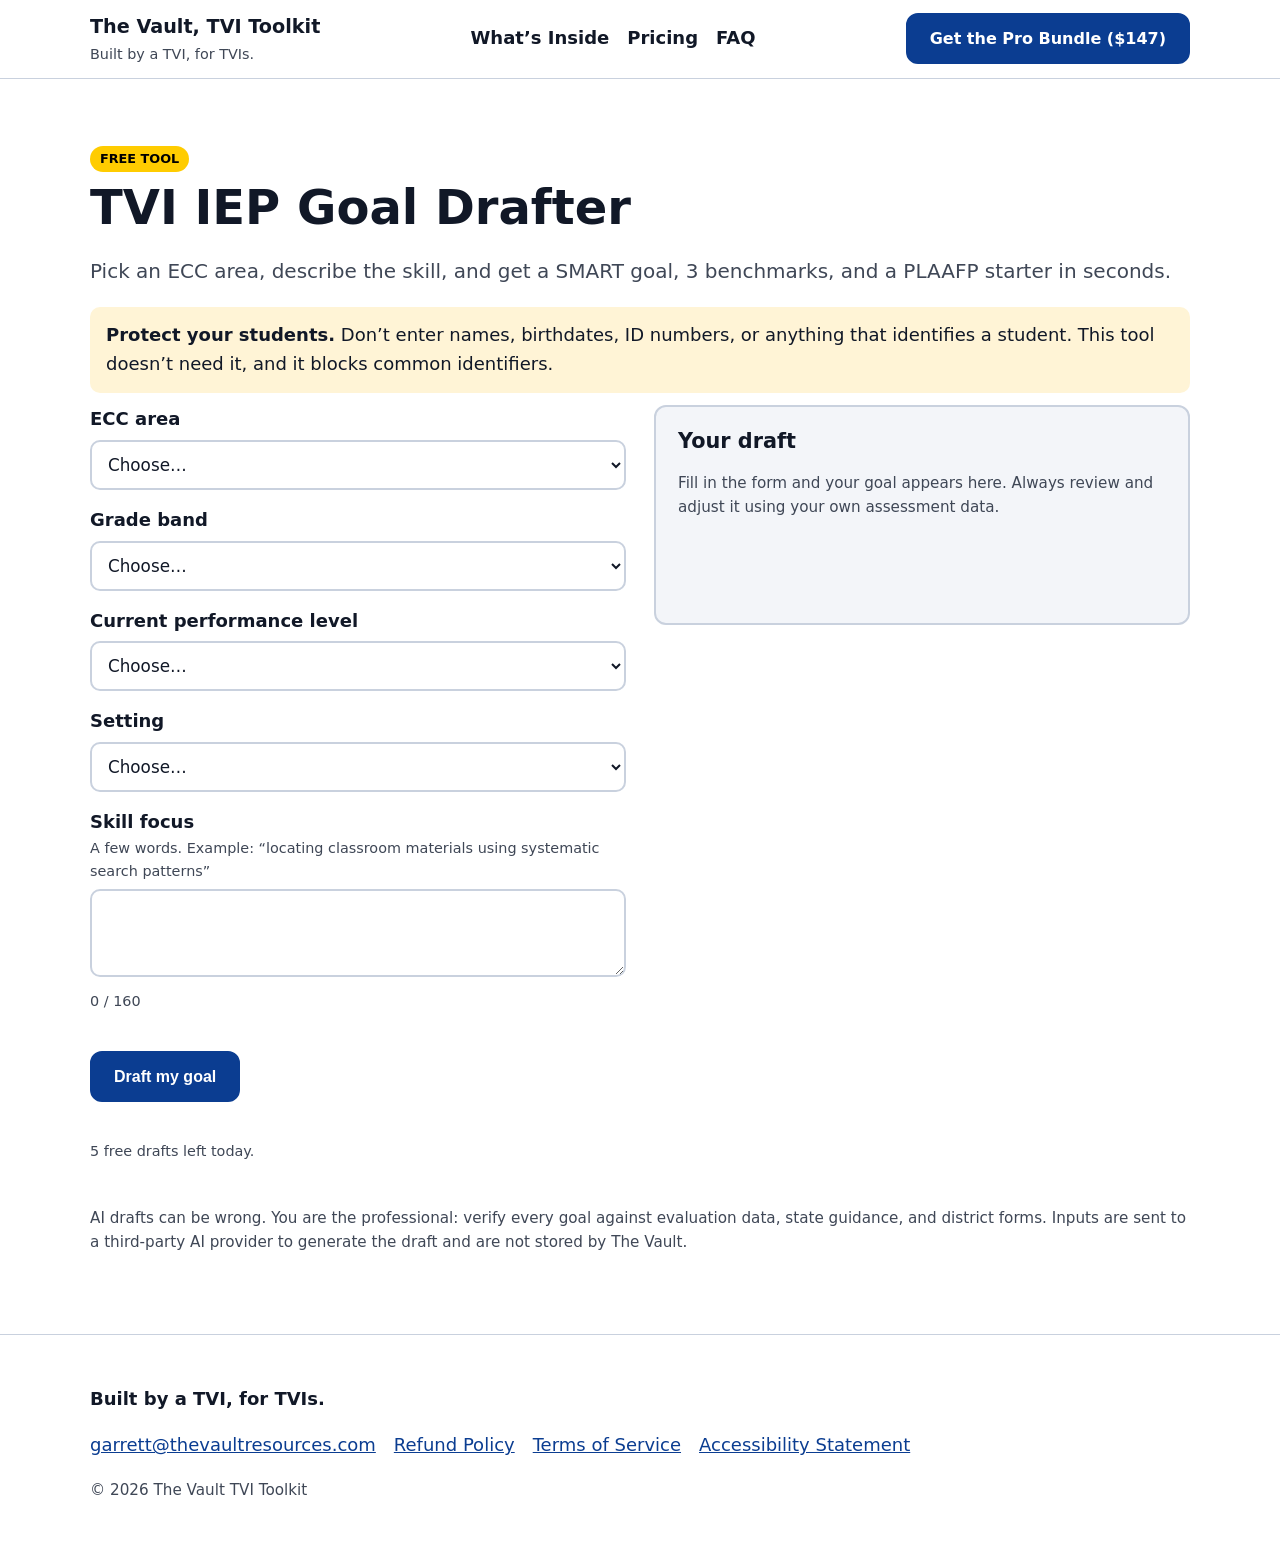
==== goal-drafter.html @ 4ee025b4 "Add free AI IEP Goal Drafter and make the sales page launch-ready - New /goal-drafter.html: ECC-alig" ====
<!doctype html>
<html lang="en">
<head>
  <meta charset="utf-8" />
  <meta name="viewport" content="width=device-width, initial-scale=1" />
  <title>Free TVI IEP Goal Drafter | The Vault</title>
  <meta name="description" content="Free AI tool for TVIs: draft an ECC-aligned SMART IEP goal, benchmarks, and a PLAAFP starter in seconds. No sign-up. No student data." />
  <meta property="og:title" content="Free TVI IEP Goal Drafter" />
  <meta property="og:description" content="Draft an ECC-aligned SMART goal + benchmarks in seconds. Built by a TVI, for TVIs." />
  <link rel="stylesheet" href="styles.css" />
  <script src="config.js"></script>
</head>
<body>
  <a class="skip-link" href="#main">Skip to content</a>

  <header class="site-header">
    <div class="container header-inner">
      <div class="brand">
        <a class="brand-name" href="/">The Vault, TVI Toolkit</a>
        <span class="brand-tagline">Built by a TVI, for TVIs.</span>
      </div>
      <nav class="site-nav" aria-label="Primary navigation">
        <a href="/#inside">What’s Inside</a>
        <a href="/#pricing">Pricing</a>
        <a href="/#faq">FAQ</a>
      </nav>
      <div class="header-cta">
        <a class="btn btn-primary" data-link="pro">Get the Pro Bundle ($147)</a>
      </div>
    </div>
  </header>

  <main id="main">
    <section class="section" aria-labelledby="tool-title">
      <div class="container">
        <span class="badge">FREE TOOL</span>
        <h1 id="tool-title">TVI IEP Goal Drafter</h1>
        <p class="lead">Pick an ECC area, describe the skill, and get a SMART goal, 3 benchmarks, and a PLAAFP starter in seconds.</p>

        <div class="alert alert-warn" role="note">
          <strong>Protect your students.</strong> Don’t enter names, birthdates, ID numbers, or anything that identifies a student. This tool doesn’t need it, and it blocks common identifiers.
        </div>

        <div class="tool">
          <form id="drafter" class="form-grid" novalidate>
            <div>
              <label for="ecc">ECC area</label>
              <select id="ecc" name="ecc" required></select>
            </div>
            <div>
              <label for="grade">Grade band</label>
              <select id="grade" name="grade" required></select>
            </div>
            <div>
              <label for="level">Current performance level</label>
              <select id="level" name="level" required></select>
            </div>
            <div>
              <label for="setting">Setting</label>
              <select id="setting" name="setting" required></select>
            </div>
            <div>
              <label for="focus">Skill focus
                <span class="hint">A few words. Example: “locating classroom materials using systematic search patterns”</span>
              </label>
              <textarea id="focus" name="focus" rows="3" maxlength="160" required aria-describedby="focus-count"></textarea>
              <span id="focus-count" class="counter">0 / 160</span>
            </div>
            <div id="error" class="alert alert-err" role="alert" hidden></div>
            <div class="cta-row">
              <button id="submit" class="btn btn-primary" type="submit">Draft my goal</button>
            </div>
            <p class="counter" id="remaining" aria-live="polite"></p>
          </form>

          <section class="output" aria-labelledby="out-title" aria-live="polite" aria-busy="false" id="output">
            <h2 id="out-title" style="font-size:1.3rem">Your draft</h2>
            <p class="note" id="placeholder">Fill in the form and your goal appears here. Always review and adjust it using your own assessment data.</p>
            <div id="result" hidden>
              <h3>Annual goal</h3>
              <p class="goal" id="r-goal"></p>
              <h3>Benchmarks / short-term objectives</h3>
              <ol id="r-bench"></ol>
              <h3>How to measure it</h3>
              <p id="r-measure"></p>
              <h3>Suggested accommodations</h3>
              <ul id="r-acc"></ul>
              <h3>PLAAFP starter</h3>
              <p id="r-plaafp"></p>
              <div class="cta-row">
                <button class="btn btn-secondary" type="button" id="copy">Copy all</button>
              </div>
              <div class="upsell">
                <strong>That’s 1 goal. The Vault has 540+.</strong>
                <p style="margin:6px 0 12px">Hand-written by a TVI/COMS across all 9 ECC areas, plus PLAAFP Power Packs, service-minute justification scripts, and the O&amp;M Assessment Framework. Ready for your next IEP meeting.</p>
                <a class="btn btn-primary" data-link="pro">Get the Pro Bundle ($147)</a>
                <a class="btn btn-secondary" data-link="leadMagnet">Get the free checklist</a>
              </div>
            </div>
          </section>
        </div>

        <p class="note" style="margin-top:28px">AI drafts can be wrong. You are the professional: verify every goal against evaluation data, state guidance, and district forms. Inputs are sent to a third-party AI provider to generate the draft and are not stored by The Vault.</p>
      </div>
    </section>
  </main>

  <footer class="site-footer" aria-label="Footer">
    <div class="container footer-inner">
      <p><strong>Built by a TVI, for TVIs.</strong></p>
      <ul class="footer-links">
        <li><a href="mailto:garrett@thevaultresources.com">garrett@thevaultresources.com</a></li>
        <li><a data-link="refund">Refund Policy</a></li>
        <li><a data-link="terms">Terms of Service</a></li>
        <li><a data-link="accessibility">Accessibility Statement</a></li>
      </ul>
      <p class="small">© <span id="year">2026</span> The Vault TVI Toolkit</p>
    </div>
  </footer>

  <script src="goal-drafter.js"></script>
</body>
</html>
---- styles.css ----
/* The Vault, TVI Toolkit — high contrast, large text, keyboard friendly */
:root {
  --bg: #ffffff;
  --bg-alt: #f3f5f9;
  --text: #111827;
  --muted: #3f4756;
  --brand: #0b3d91;
  --brand-ink: #ffffff;
  --accent: #ffcc00;
  --border: #c9d1de;
  --ok-bg: #e8f5ec;
  --warn-bg: #fff4d6;
  --err-bg: #fde8e8;
  --err: #9b1c1c;
  --radius: 12px;
  --focus: 3px solid #ffcc00;
}
@media (prefers-color-scheme: dark) {
  :root {
    --bg: #0f141c;
    --bg-alt: #161d29;
    --text: #f3f5f9;
    --muted: #c3cad6;
    --brand: #7fb0ff;
    --brand-ink: #0f141c;
    --border: #334055;
    --ok-bg: #12301d;
    --warn-bg: #3a300f;
    --err-bg: #3d1515;
    --err: #ffb4b4;
  }
}

* { box-sizing: border-box; }
html { scroll-behavior: smooth; }
body {
  margin: 0;
  background: var(--bg);
  color: var(--text);
  font: 400 1.125rem/1.6 system-ui, -apple-system, "Segoe UI", Roboto, Arial, sans-serif;
}
img { max-width: 100%; height: auto; display: block; }
a { color: var(--brand); }
:focus-visible { outline: var(--focus); outline-offset: 3px; }

.container { width: min(1100px, 100% - 32px); margin-inline: auto; }
.skip-link { position: absolute; left: -9999px; top: 0; background: var(--accent); color: #000; padding: 8px 14px; z-index: 10; }
.skip-link:focus { left: 8px; top: 8px; }

/* Header */
.site-header { border-bottom: 1px solid var(--border); background: var(--bg); position: sticky; top: 0; z-index: 5; }
.header-inner { display: flex; align-items: center; justify-content: space-between; gap: 16px; padding: 12px 0; flex-wrap: wrap; }
.brand { display: flex; flex-direction: column; }
.brand-name { font-weight: 800; font-size: 1.2rem; color: var(--text); text-decoration: none; }
.brand-tagline { font-size: .9rem; color: var(--muted); }
.site-nav { display: flex; gap: 18px; flex-wrap: wrap; }
.site-nav a { color: var(--text); text-decoration: none; font-weight: 600; }
.site-nav a:hover { text-decoration: underline; }
.site-nav a.nav-new::after { content: "FREE"; margin-left: 6px; font-size: .7rem; background: var(--accent); color: #000; padding: 1px 6px; border-radius: 999px; vertical-align: middle; }

/* Buttons */
.btn { display: inline-block; padding: 14px 22px; border-radius: var(--radius); font-weight: 700; text-decoration: none; border: 2px solid var(--brand); cursor: pointer; font-size: 1rem; line-height: 1.2; text-align: center; }
.btn-primary { background: var(--brand); color: var(--brand-ink); }
.btn-primary:hover { filter: brightness(1.1); }
.btn-secondary { background: transparent; color: var(--brand); }
.btn-secondary:hover { background: var(--bg-alt); }
.btn[disabled] { opacity: .6; cursor: wait; }
.cta-row { display: flex; gap: 12px; flex-wrap: wrap; margin: 20px 0 8px; }

/* Sections */
.section { padding: 64px 0; }
.section.alt { background: var(--bg-alt); }
h1 { font-size: clamp(2rem, 5vw, 3rem); line-height: 1.15; margin: 0 0 16px; }
h2 { font-size: clamp(1.5rem, 3.5vw, 2rem); line-height: 1.25; margin: 0 0 16px; }
h3 { font-size: 1.2rem; margin: 0 0 8px; }
.lead { font-size: 1.25rem; color: var(--muted); }
.note, .small { color: var(--muted); font-size: .95rem; }
.grid-2 { display: grid; grid-template-columns: 1.1fr 1fr; gap: 40px; align-items: center; }
@media (max-width: 800px) { .grid-2 { grid-template-columns: 1fr; } }

.checklist, .bullets { padding-left: 0; list-style: none; }
.checklist li, .bullets li { padding-left: 32px; position: relative; margin: 8px 0; }
.checklist li::before { content: "✓"; position: absolute; left: 0; font-weight: 900; color: var(--brand); }
.bullets li::before { content: "•"; position: absolute; left: 8px; font-weight: 900; color: var(--brand); }

.cards, .icon-grid { display: grid; grid-template-columns: repeat(auto-fit, minmax(220px, 1fr)); gap: 18px; margin-top: 24px; }
.card, .icon-card { background: var(--bg); border: 1px solid var(--border); border-radius: var(--radius); padding: 22px; }
.section.alt .card, .section.alt .icon-card { background: var(--bg); }
.icon-holder { color: var(--brand); font-size: 1.4rem; }
.hero-media { background: var(--bg-alt); border-radius: var(--radius); min-height: 280px; display: grid; place-items: center; }

/* Free tool promo */
.promo { border: 3px solid var(--brand); border-radius: var(--radius); padding: 28px; display: grid; grid-template-columns: 1fr auto; gap: 20px; align-items: center; }
@media (max-width: 700px) { .promo { grid-template-columns: 1fr; } }
.badge { display: inline-block; background: var(--accent); color: #000; font-weight: 800; font-size: .8rem; padding: 3px 10px; border-radius: 999px; margin-bottom: 8px; }

/* Pricing */
.price-box { border: 2px solid var(--brand); border-radius: var(--radius); padding: 28px; max-width: 620px; }
.price-label { font-weight: 700; margin: 0; }
.price { font-size: 3rem; font-weight: 900; margin: 4px 0; }

/* FAQ */
.faq details { border: 1px solid var(--border); border-radius: var(--radius); padding: 14px 18px; margin: 10px 0; background: var(--bg); }
.faq summary { font-weight: 700; cursor: pointer; }

/* Footer */
.site-footer { border-top: 1px solid var(--border); padding: 32px 0; }
.footer-links { list-style: none; padding: 0; display: flex; gap: 18px; flex-wrap: wrap; }

/* Goal Drafter tool */
.tool { display: grid; grid-template-columns: 1fr 1fr; gap: 28px; align-items: start; }
@media (max-width: 860px) { .tool { grid-template-columns: 1fr; } }
.form-grid { display: grid; gap: 16px; }
label { font-weight: 700; display: block; margin-bottom: 6px; }
.hint { font-weight: 400; color: var(--muted); font-size: .9rem; display: block; }
select, input[type="text"], textarea {
  width: 100%; padding: 12px; font-size: 1.05rem; border-radius: 10px;
  border: 2px solid var(--border); background: var(--bg); color: var(--text); font-family: inherit;
}
select:focus, input:focus, textarea:focus { border-color: var(--brand); }
.alert { padding: 14px 16px; border-radius: 10px; margin: 12px 0; }
.alert-warn { background: var(--warn-bg); }
.alert-err { background: var(--err-bg); color: var(--err); }
.output { border: 2px solid var(--border); border-radius: var(--radius); padding: 22px; background: var(--bg-alt); min-height: 220px; }
.output h3 { margin-top: 18px; }
.output h3:first-child { margin-top: 0; }
.output .goal { font-size: 1.15rem; background: var(--bg); border-left: 5px solid var(--brand); padding: 14px; border-radius: 8px; }
.output ol { padding-left: 22px; }
.upsell { margin-top: 20px; padding: 18px; border-radius: var(--radius); background: var(--ok-bg); }
.counter { font-size: .9rem; color: var(--muted); }
.upsell .btn { margin: 4px 8px 4px 0; }
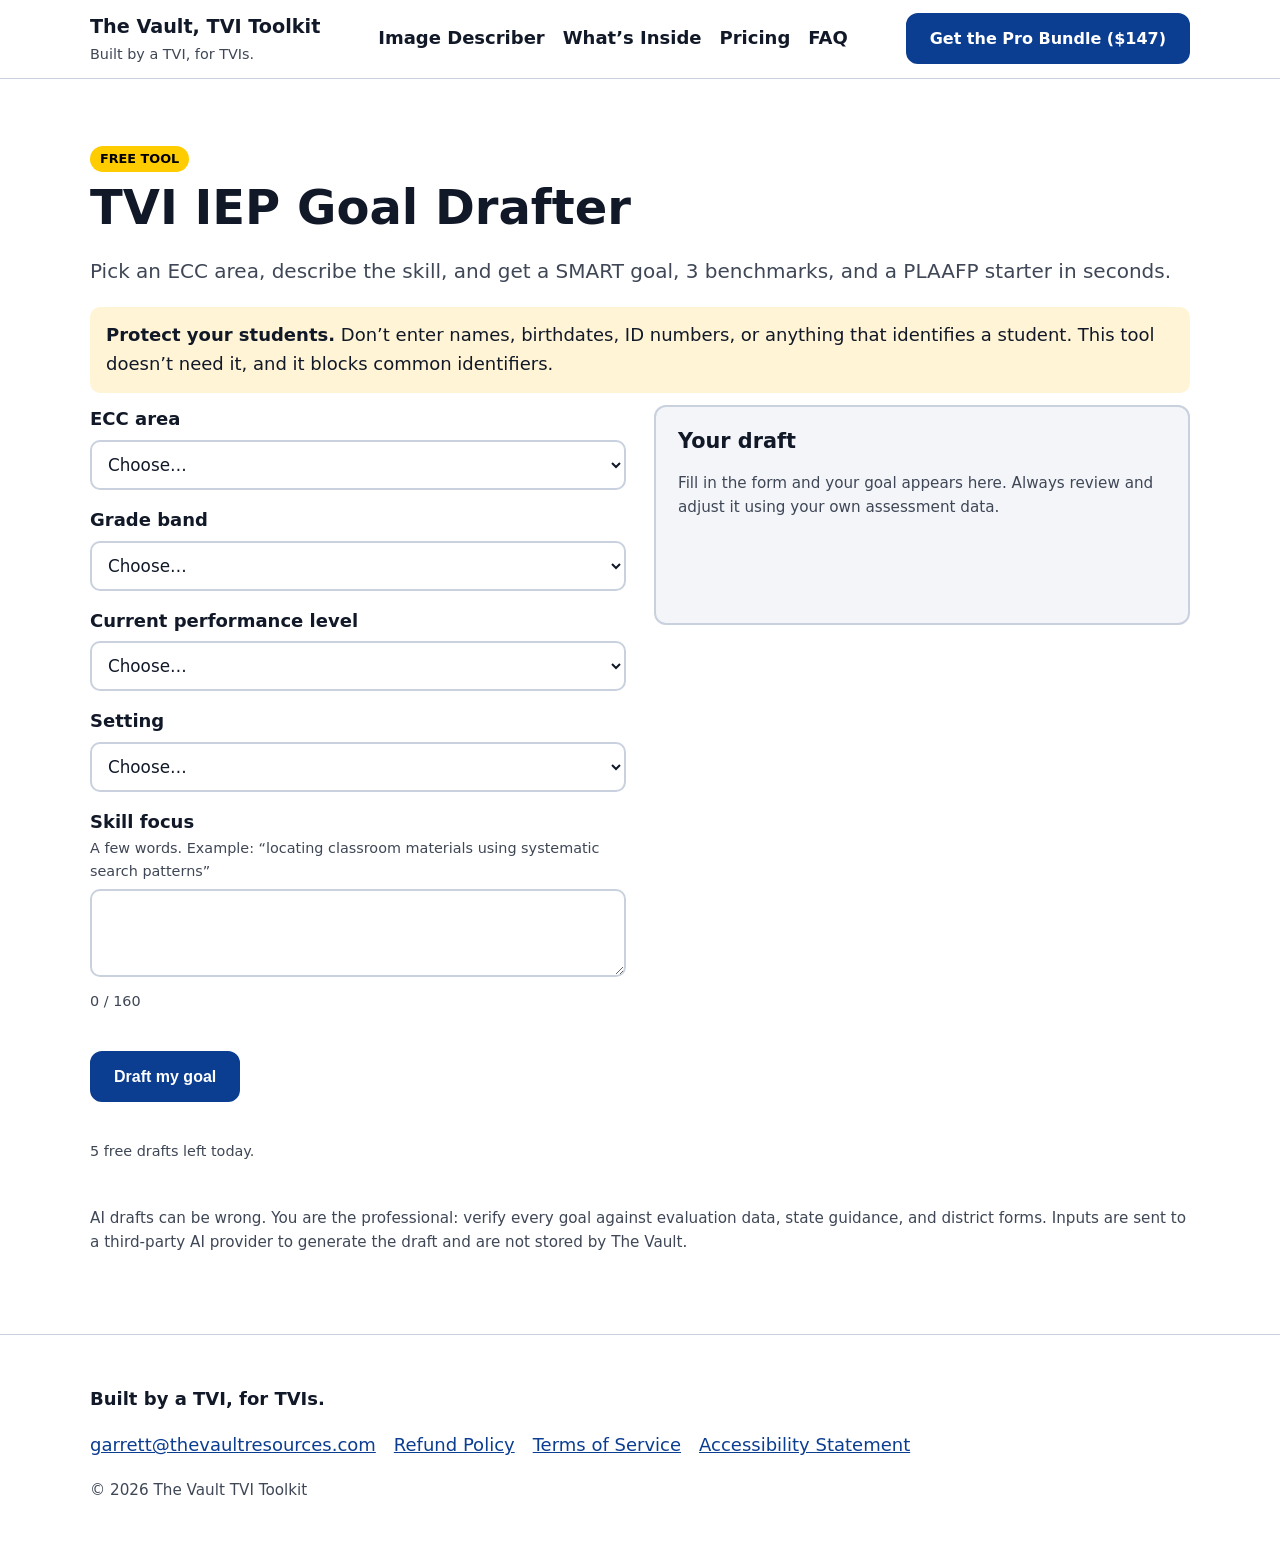
==== commit 2e564d93: "Add Image Describer tool and AI product factory - /describe.html: worksheet/diagram image -> alt tex" ====
--- a/goal-drafter.html
+++ b/goal-drafter.html
@@ -20,6 +20,7 @@
         <span class="brand-tagline">Built by a TVI, for TVIs.</span>
       </div>
       <nav class="site-nav" aria-label="Primary navigation">
+        <a href="describe.html">Image Describer</a>
         <a href="/#inside">What’s Inside</a>
         <a href="/#pricing">Pricing</a>
         <a href="/#faq">FAQ</a>
